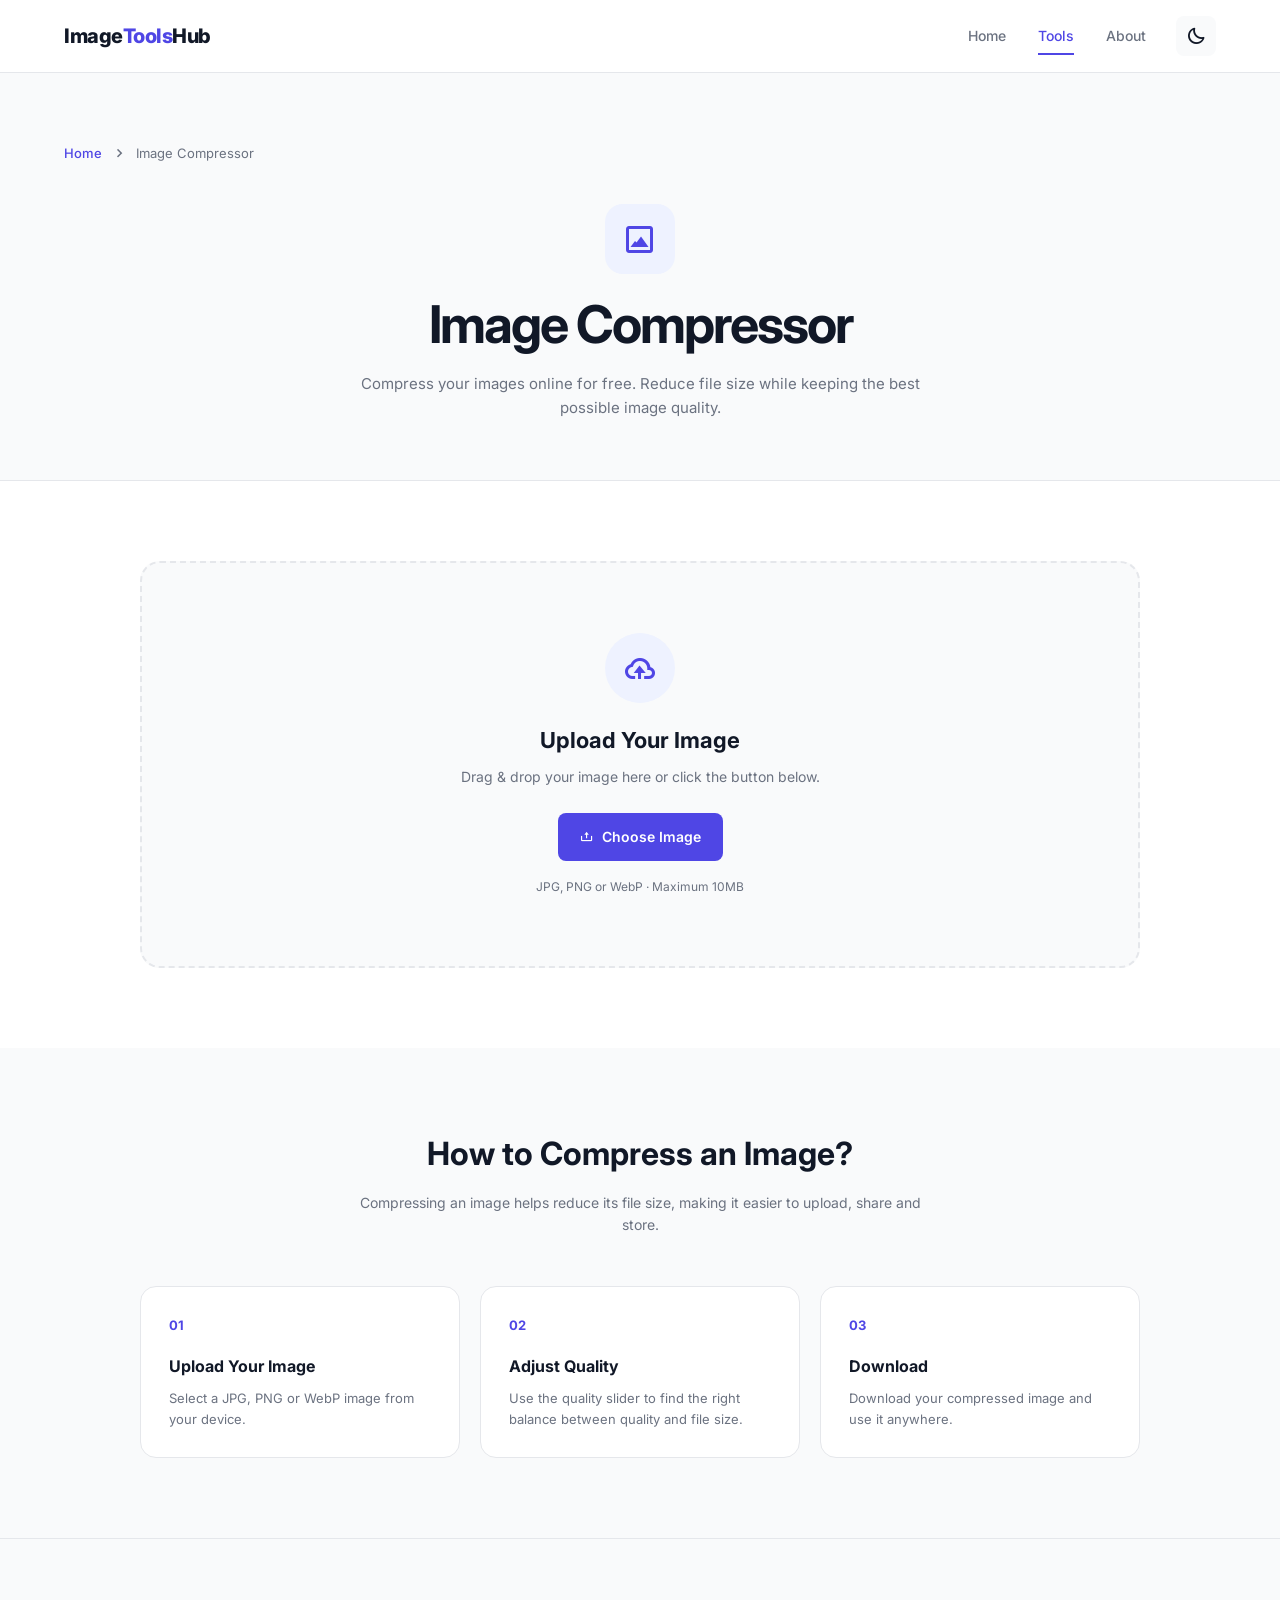
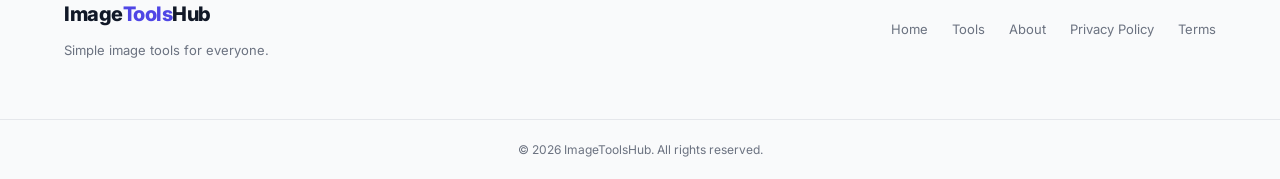
==== Tools/Image-compressor/index.html @ a01c85f6 "mengubah folder dan css" ====
<!doctype html>
<html lang="en">
  <head>
    <!-- =========================
         BASIC META
    ========================== -->

    <meta charset="UTF-8" />

    <meta name="viewport" content="width=device-width, initial-scale=1.0" />

    <meta
      name="description"
      content="Compress your images online for free. Reduce image file size while maintaining good quality."
    />

    <title>Image Compressor - ImageToolsHub</title>

    <!-- =========================
         BOXICONS
    ========================== -->

    <link
      href="https://unpkg.com/boxicons@2.1.4/css/boxicons.min.css"
      rel="stylesheet"
    />

    <!-- =========================
     GLOBAL CSS (CSS Utama)
========================== -->
    <link rel="stylesheet" href="../../assets/css/style.css" />

    <!-- =========================
     TOOL CSS (CSS Khusus Compressor)
========================== -->
    <link
      rel="stylesheet"
      href="/Tools/Image-compressor/assets/css/style.css"
    />
  </head>

  <body>
    <!-- =========================
         NAVBAR
    ========================== -->

    <header class="navbar">
      <div class="container nav-container">
        <!-- LOGO -->

        <a href="index.html#home" class="logo"> Image<span>Tools</span>Hub </a>

        <!-- NAVIGATION -->

        <nav class="nav-menu" id="navMenu">
          <a href="index.html" class="nav-link"> Home </a>

          <a href="index.html#tools" class="nav-link active"> Tools </a>

          <a href="index.html#about" class="nav-link"> About </a>
        </nav>

        <!-- NAV ACTIONS -->

        <div class="nav-actions">
          <!-- THEME BUTTON -->

          <button
            class="theme-toggle"
            id="themeToggle"
            aria-label="Toggle dark mode"
          >
            <i class="bx bx-moon"></i>
          </button>

          <!-- MOBILE MENU -->

          <button
            class="menu-toggle"
            id="menuToggle"
            aria-label="Open navigation menu"
          >
            <i class="bx bx-menu"></i>
          </button>
        </div>
      </div>
    </header>

    <!-- =========================
         MAIN
    ========================== -->

    <main>
      <!-- =========================
             TOOL HERO
        ========================== -->

      <section class="tool-hero">
        <div class="container">
          <!-- BREADCRUMB -->

          <div class="breadcrumb">
            <a href="index.html#about"> Home </a>

            <i class="bx bx-chevron-right"></i>

            <span> Image Compressor </span>
          </div>

          <!-- TOOL HEADER -->

          <div class="tool-header">
            <div class="tool-page-icon">
              <i class="bx bx-image-alt"></i>
            </div>

            <h1>Image Compressor</h1>

            <p>
              Compress your images online for free. Reduce file size while
              keeping the best possible image quality.
            </p>
          </div>
        </div>
      </section>

      <!-- =========================
             COMPRESSOR TOOL
        ========================== -->

      <section class="compressor-section">
        <div class="container">
          <div class="compressor-wrapper">
            <!-- =========================
                         UPLOAD AREA
                    ========================== -->

            <div class="upload-area" id="uploadArea">
              <div class="upload-icon">
                <i class="bx bx-cloud-upload"></i>
              </div>

              <h2>Upload Your Image</h2>

              <p>Drag & drop your image here or click the button below.</p>

              <label for="imageInput" class="upload-button">
                <i class="bx bx-upload"></i>

                Choose Image
              </label>

              <input
                type="file"
                id="imageInput"
                accept="image/jpeg,image/png,image/webp"
                hidden
              />

              <span class="upload-info"> JPG, PNG or WebP · Maximum 10MB </span>
            </div>

            <!-- =========================
                         EDITOR
                    ========================== -->

            <div class="compressor-editor" id="compressorEditor" hidden>
              <!-- =====================
                             IMAGE PREVIEW
                        ====================== -->

              <div class="preview-grid">
                <!-- ORIGINAL -->

                <div class="preview-card">
                  <div class="preview-header">
                    <h3>Original Image</h3>
                  </div>

                  <div class="image-preview">
                    <img
                      id="originalPreview"
                      src=""
                      alt="Original image preview"
                    />
                  </div>

                  <div class="image-info">
                    <span> Original Size </span>

                    <strong id="originalSize"> 0 KB </strong>
                  </div>
                </div>

                <!-- COMPRESSED -->

                <div class="preview-card">
                  <div class="preview-header">
                    <h3>Compressed Image</h3>
                  </div>

                  <div class="image-preview">
                    <img
                      id="compressedPreview"
                      src=""
                      alt="Compressed image preview"
                    />
                  </div>

                  <div class="image-info">
                    <span> Compressed Size </span>

                    <strong id="compressedSize"> 0 KB </strong>
                  </div>
                </div>
              </div>

              <!-- =========================
     COMPRESSION SETTINGS
========================== -->

              <div class="compression-settings">
                <div class="settings-header">
                  <div>
                    <h3>Compression Settings</h3>

                    <p>
                      Adjust image quality and choose your preferred output
                      format.
                    </p>
                  </div>
                </div>

                <!-- QUALITY -->

                <div class="setting-group">
                  <div class="setting-label">
                    <label for="qualitySlider"> Image Quality </label>

                    <strong id="qualityValue"> 80% </strong>
                  </div>

                  <input
                    type="range"
                    id="qualitySlider"
                    min="10"
                    max="100"
                    value="80"
                    step="5"
                  />

                  <div class="range-labels">
                    <span> Smaller File </span>

                    <span> Better Quality </span>
                  </div>
                </div>

                <!-- OUTPUT FORMAT -->

                <div class="setting-group">
                  <div class="setting-label">
                    <label for="formatSelect"> Output Format </label>
                  </div>

                  <div class="format-options">
                    <label class="format-option">
                      <input
                        type="radio"
                        name="outputFormat"
                        value="image/jpeg"
                        checked
                      />

                      <span>
                        <i class="bx bx-image"></i>

                        JPG
                      </span>
                    </label>

                    <label class="format-option">
                      <input
                        type="radio"
                        name="outputFormat"
                        value="image/png"
                      />

                      <span>
                        <i class="bx bx-image"></i>

                        PNG
                      </span>
                    </label>

                    <label class="format-option">
                      <input
                        type="radio"
                        name="outputFormat"
                        value="image/webp"
                      />

                      <span>
                        <i class="bx bx-image"></i>

                        WebP
                      </span>
                    </label>
                  </div>
                </div>
              </div>

              <!-- =========================
                             COMPRESSION RESULT
                        ========================== -->

              <div class="compression-result" id="compressionResult" hidden>
                <div class="result-icon">
                  <i class="bx bx-check"></i>
                </div>

                <div class="result-info">
                  <span> You saved </span>

                  <strong id="savedPercentage"> 0% </strong>
                </div>
              </div>

              <!-- =========================
     ACTION BUTTONS
========================== -->

              <div class="tool-actions">
                <button class="btn btn-secondary" id="resetButton">
                  <i class="bx bx-reset"></i>

                  Start Over
                </button>

                <button class="btn btn-primary" id="compressButton">
                  <i class="bx bx-compress"></i>

                  Compress Image
                </button>

                <button class="btn btn-primary" id="downloadButton" disabled>
                  <i class="bx bx-download"></i>

                  Download Image
                </button>
              </div>
            </div>
          </div>
        </div>
      </section>

      <!-- =========================
             INFORMATION SECTION
        ========================== -->

      <section class="tool-info-section">
        <div class="container">
          <div class="info-content">
            <h2>How to Compress an Image?</h2>

            <p>
              Compressing an image helps reduce its file size, making it easier
              to upload, share and store.
            </p>

            <div class="steps-grid">
              <!-- STEP 1 -->

              <div class="step-card">
                <div class="step-number">01</div>

                <h3>Upload Your Image</h3>

                <p>Select a JPG, PNG or WebP image from your device.</p>
              </div>

              <!-- STEP 2 -->

              <div class="step-card">
                <div class="step-number">02</div>

                <h3>Adjust Quality</h3>

                <p>
                  Use the quality slider to find the right balance between
                  quality and file size.
                </p>
              </div>

              <!-- STEP 3 -->

              <div class="step-card">
                <div class="step-number">03</div>

                <h3>Download</h3>

                <p>Download your compressed image and use it anywhere.</p>
              </div>
            </div>
          </div>
        </div>
      </section>
    </main>

    <!-- =========================
         FOOTER
    ========================== -->

    <footer class="footer">
      <div class="container footer-container">
        <div class="footer-brand">
          <a href="index.html#home" class="logo">
            Image<span>Tools</span>Hub
          </a>

          <p>Simple image tools for everyone.</p>
        </div>

        <div class="footer-links">
          <a href="index.html#home"> Home </a>

          <a href="index.html#tools"> Tools </a>

          <a href="index.html#about"> About </a>

          <a href="#"> Privacy Policy </a>

          <a href="#"> Terms </a>
        </div>
      </div>

      <div class="footer-bottom">
        <div class="container">
          <p>© 2026 ImageToolsHub. All rights reserved.</p>
        </div>
      </div>
    </footer>

    <!-- =========================
         JAVASCRIPT
    ========================== -->

    <script src="../../assets/js/script.js"></script>

    <script src="/Tools/Image-compressor/assets/js/script.js"></script>
  </body>
</html>
---- assets/css/style.css ----
/* ========================================
   GOOGLE FONT
======================================== */

@import url("https://fonts.googleapis.com/css2?family=Inter:wght@400;500;600;700;800&display=swap");

/* ========================================
   ROOT VARIABLES
======================================== */

:root {
  /* COLORS */

  --primary-color: #4f46e5;
  --primary-hover: #4338ca;

  --primary-light: #eef2ff;

  --text-color: #111827;
  --text-secondary: #6b7280;

  --background-color: #ffffff;
  --background-secondary: #f9fafb;

  --card-background: #ffffff;

  --border-color: #e5e7eb;

  --success-color: #10b981;

  /* SHADOWS */

  --shadow-sm: 0 1px 2px rgba(0, 0, 0, 0.05);

  --shadow-md: 0 10px 25px rgba(0, 0, 0, 0.06);

  --shadow-lg: 0 20px 40px rgba(0, 0, 0, 0.08);

  /* BORDER RADIUS */

  --radius-sm: 8px;

  --radius-md: 12px;

  --radius-lg: 20px;

  /* TRANSITION */

  --transition: all 0.3s ease;
}

/* ========================================
   DARK MODE VARIABLES
======================================== */

body.dark-mode {
  --text-color: #f9fafb;

  --text-secondary: #9ca3af;

  --background-color: #111827;

  --background-secondary: #1f2937;

  --card-background: #1f2937;

  --border-color: #374151;

  --primary-light: #312e81;
}

/* ========================================
   RESET
======================================== */

* {
  margin: 0;

  padding: 0;

  box-sizing: border-box;
}

html {
  scroll-behavior: smooth;
}

body {
  font-family: "Inter", sans-serif;

  color: var(--text-color);

  background: var(--background-color);

  line-height: 1.6;

  transition: var(--transition);

  overflow-x: hidden;
}

a {
  text-decoration: none;

  color: inherit;
}

button {
  font-family: inherit;
}

img {
  max-width: 100%;

  display: block;
}

/* ========================================
   CONTAINER
======================================== */

.container {
  width: 100%;

  max-width: 1200px;

  margin: 0 auto;

  padding: 0 24px;
}

/* ========================================
   NAVBAR
======================================== */

.navbar {
  position: sticky;

  top: 0;

  left: 0;

  z-index: 1000;

  width: 100%;

  background: rgba(255, 255, 255, 0.95);

  backdrop-filter: blur(12px);

  -webkit-backdrop-filter: blur(12px);

  border-bottom: 1px solid var(--border-color);

  transition: var(--transition);
}

body.dark-mode .navbar {
  background: rgba(17, 24, 39, 0.95);
}

/* ========================================
   NAVBAR CONTAINER
======================================== */

.nav-container {
  width: 100%;

  max-width: 1200px;

  height: 72px;

  margin: 0 auto;

  padding: 0 24px;

  display: flex;

  align-items: center;

  justify-content: space-between;

  gap: 30px;
}

/* ========================================
   LOGO
======================================== */

.logo {
  display: inline-flex;

  align-items: center;

  flex-shrink: 0;

  font-size: 20px;

  font-weight: 800;

  letter-spacing: -0.5px;

  color: var(--text-color);

  white-space: nowrap;
}

.logo span {
  color: var(--primary-color);
}

/* ========================================
   NAVIGATION
======================================== */

.nav-menu {
  display: flex;

  align-items: center;

  justify-content: center;

  gap: 32px;

  margin-left: auto;
}

.nav-link {
  position: relative;

  display: inline-flex;

  align-items: center;

  font-size: 14px;

  font-weight: 500;

  color: var(--text-secondary);

  white-space: nowrap;

  transition: var(--transition);
}

.nav-link:hover,
.nav-link.active {
  color: var(--primary-color);
}

/* NAV UNDERLINE */

.nav-link::after {
  content: "";

  position: absolute;

  left: 0;

  bottom: -8px;

  width: 0;

  height: 2px;

  background: var(--primary-color);

  transition: var(--transition);
}

.nav-link:hover::after,
.nav-link.active::after {
  width: 100%;
}

/* ========================================
   NAV ACTIONS
======================================== */

.nav-actions {
  display: flex;

  align-items: center;

  justify-content: flex-end;

  gap: 12px;

  flex-shrink: 0;
}

/* ========================================
   THEME TOGGLE
======================================== */

.theme-toggle,
.menu-toggle {
  width: 40px;

  height: 40px;

  display: flex;

  align-items: center;

  justify-content: center;

  padding: 0;

  border: none;

  border-radius: var(--radius-sm);

  background: var(--background-secondary);

  color: var(--text-color);

  font-size: 20px;

  cursor: pointer;

  transition: var(--transition);
}

.theme-toggle:hover,
.menu-toggle:hover {
  background: var(--primary-light);

  color: var(--primary-color);
}

/* ========================================
   MOBILE MENU
======================================== */

.menu-toggle {
  display: none;
}

/* ========================================
   BUTTON
======================================== */

.btn {
  display: inline-flex;

  align-items: center;

  justify-content: center;

  gap: 8px;

  min-height: 46px;

  padding: 0 20px;

  border: 1px solid transparent;

  border-radius: var(--radius-sm);

  font-size: 14px;

  font-weight: 600;

  cursor: pointer;

  transition: var(--transition);
}

.btn i {
  font-size: 18px;
}

/* PRIMARY BUTTON */

.btn-primary {
  background: var(--primary-color);

  color: #ffffff;

  border-color: var(--primary-color);

  box-shadow: var(--shadow-sm);
}

.btn-primary:hover {
  background: var(--primary-hover);

  border-color: var(--primary-hover);

  transform: translateY(-2px);

  box-shadow: var(--shadow-md);
}

/* SECONDARY BUTTON */

.btn-secondary {
  background: var(--card-background);

  color: var(--text-color);

  border-color: var(--border-color);
}

.btn-secondary:hover {
  border-color: var(--primary-color);

  color: var(--primary-color);

  transform: translateY(-2px);

  box-shadow: var(--shadow-sm);
}

/* ========================================
   HERO SECTION
======================================== */

.hero {
  position: relative;

  padding: 120px 0 100px;

  overflow: hidden;

  background: linear-gradient(
    180deg,
    var(--background-color) 0%,
    var(--background-secondary) 100%
  );
}

/* HERO BACKGROUND EFFECT */

.hero::before {
  content: "";

  position: absolute;

  width: 500px;

  height: 500px;

  top: -250px;

  right: -150px;

  border-radius: 50%;

  background: var(--primary-light);

  filter: blur(80px);

  opacity: 0.6;

  pointer-events: none;
}

/* HERO CONTAINER */

.hero-container {
  position: relative;

  z-index: 2;
}

/* HERO CONTENT */

.hero-content {
  max-width: 800px;

  margin: 0 auto;

  text-align: center;
}

/* HERO BADGE */

.hero-badge {
  display: inline-flex;

  align-items: center;

  justify-content: center;

  gap: 8px;

  padding: 8px 14px;

  margin-bottom: 24px;

  border: 1px solid var(--border-color);

  border-radius: 50px;

  background: var(--card-background);

  color: var(--primary-color);

  font-size: 13px;

  font-weight: 600;

  box-shadow: var(--shadow-sm);
}

.hero-badge i {
  font-size: 18px;
}

/* HERO TITLE */

.hero h1 {
  max-width: 800px;

  margin: 0 auto;

  font-size: clamp(42px, 6vw, 72px);

  line-height: 1.1;

  letter-spacing: -3px;

  font-weight: 800;

  color: var(--text-color);
}

.hero h1 span {
  display: block;

  color: var(--primary-color);
}

/* HERO DESCRIPTION */

.hero p {
  max-width: 620px;

  margin: 24px auto 0;

  font-size: 17px;

  line-height: 1.7;

  color: var(--text-secondary);
}

/* HERO BUTTONS */

.hero-buttons {
  display: flex;

  align-items: center;

  justify-content: center;

  gap: 14px;

  margin-top: 36px;
}

/* ========================================
   SECTION COMMON
======================================== */

.tools-section,
.why-section,
.about-section {
  padding: 100px 0;
}

/* ========================================
   SECTION HEADER
======================================== */

.section-header {
  max-width: 700px;

  margin: 0 auto 55px;

  text-align: center;
}

.section-label {
  display: inline-block;

  margin-bottom: 12px;

  color: var(--primary-color);

  font-size: 12px;

  font-weight: 700;

  letter-spacing: 1.5px;
}

.section-header h2 {
  margin-bottom: 14px;

  font-size: clamp(28px, 4vw, 40px);

  line-height: 1.2;

  letter-spacing: -1.5px;
}

.section-header p {
  max-width: 600px;

  margin: 0 auto;

  font-size: 15px;

  color: var(--text-secondary);
}

/* ========================================
   TOOLS SECTION
======================================== */

.tools-section {
  background: var(--background-color);
}

/* ========================================
   TOOLS GRID
======================================== */

.tools-grid {
  display: grid;

  grid-template-columns: repeat(3, 1fr);

  gap: 20px;
}

/* ========================================
   TOOL CARD
======================================== */

.tool-card {
  position: relative;

  min-height: 220px;

  padding: 28px;

  display: flex;

  flex-direction: column;

  border: 1px solid var(--border-color);

  border-radius: var(--radius-lg);

  background: var(--card-background);

  box-shadow: var(--shadow-sm);

  overflow: hidden;

  transition: var(--transition);
}

.tool-card:hover {
  border-color: var(--primary-color);

  transform: translateY(-5px);

  box-shadow: var(--shadow-md);
}

/* TOOL ICON */

.tool-icon {
  width: 52px;

  height: 52px;

  display: flex;

  align-items: center;

  justify-content: center;

  margin-bottom: 22px;

  border-radius: var(--radius-md);

  background: var(--primary-light);

  color: var(--primary-color);

  font-size: 26px;

  transition: var(--transition);
}

.tool-card:hover .tool-icon {
  transform: scale(1.05);
}

/* TOOL CONTENT */

.tool-content {
  padding-right: 30px;
}

.tool-content h3 {
  margin-bottom: 8px;

  font-size: 17px;

  line-height: 1.3;
}

.tool-content p {
  margin-bottom: 18px;

  font-size: 13px;

  color: var(--text-secondary);
}

/* TOOL LINK */

.tool-link {
  display: inline-flex;

  align-items: center;

  gap: 6px;

  color: var(--primary-color);

  font-size: 13px;

  font-weight: 600;
}

.tool-link i {
  font-size: 17px;

  transition: var(--transition);
}

.tool-card:hover .tool-link i {
  transform: translateX(4px);
}

/* TOOL ARROW */

.tool-arrow {
  position: absolute;

  top: 28px;

  right: 28px;

  width: 34px;

  height: 34px;

  display: flex;

  align-items: center;

  justify-content: center;

  border-radius: 50%;

  background: var(--background-secondary);

  color: var(--text-secondary);

  font-size: 18px;

  transition: var(--transition);
}

.tool-card:hover .tool-arrow {
  background: var(--primary-light);

  color: var(--primary-color);
}

/* ========================================
   COMING SOON
======================================== */

.tool-card.coming-soon {
  cursor: default;

  border-style: dashed;

  background: var(--background-secondary);
}

.tool-card.coming-soon:hover {
  border-color: var(--border-color);

  transform: none;

  box-shadow: var(--shadow-sm);
}

.tool-card.coming-soon .tool-icon {
  background: var(--background-color);

  color: var(--text-secondary);
}

.tool-card.coming-soon .tool-link {
  color: var(--text-secondary);
}

/* ========================================
   WHY SECTION
======================================== */

.why-section {
  background: var(--background-secondary);
}

/* ========================================
   FEATURES GRID
======================================== */

.features-grid {
  display: grid;

  grid-template-columns: repeat(4, 1fr);

  gap: 20px;
}

/* ========================================
   FEATURE CARD
======================================== */

.feature-card {
  padding: 28px;

  border: 1px solid var(--border-color);

  border-radius: var(--radius-lg);

  background: var(--card-background);

  text-align: center;

  transition: var(--transition);
}

.feature-card:hover {
  transform: translateY(-5px);

  border-color: var(--primary-color);

  box-shadow: var(--shadow-md);
}

/* FEATURE ICON */

.feature-icon {
  width: 54px;

  height: 54px;

  margin: 0 auto 20px;

  display: flex;

  align-items: center;

  justify-content: center;

  border-radius: 50%;

  background: var(--primary-light);

  color: var(--primary-color);

  font-size: 25px;
}

.feature-card h3 {
  margin-bottom: 8px;

  font-size: 16px;
}

.feature-card p {
  font-size: 13px;

  color: var(--text-secondary);
}

/* ========================================
   ABOUT SECTION
======================================== */

.about-section {
  background: var(--background-color);
}

/* ========================================
   ABOUT CONTAINER
======================================== */

.about-container {
  display: grid;

  grid-template-columns: 1fr 1fr;

  align-items: center;

  gap: 80px;
}

/* ========================================
   ABOUT CONTENT
======================================== */

.about-content {
  max-width: 600px;
}

.about-content h2 {
  margin-bottom: 20px;

  font-size: clamp(30px, 4vw, 42px);

  line-height: 1.2;

  letter-spacing: -1.5px;
}

.about-content p {
  margin-bottom: 16px;

  font-size: 15px;

  color: var(--text-secondary);
}

.about-content .btn {
  margin-top: 14px;
}

/* ========================================
   ABOUT VISUAL
======================================== */

.about-visual {
  min-height: 350px;

  display: flex;

  align-items: center;

  justify-content: center;

  border: 1px solid var(--border-color);

  border-radius: var(--radius-lg);

  background: linear-gradient(
    135deg,
    var(--background-secondary),
    var(--primary-light)
  );

  overflow: hidden;
}

.about-icon-large {
  width: 180px;

  height: 180px;

  display: flex;

  align-items: center;

  justify-content: center;

  border-radius: 40px;

  background: var(--card-background);

  color: var(--primary-color);

  font-size: 100px;

  box-shadow: var(--shadow-lg);

  transform: rotate(-5deg);

  transition: var(--transition);
}

.about-visual:hover .about-icon-large {
  transform: rotate(0deg) scale(1.05);
}

/* ========================================
   FOOTER
======================================== */

.footer {
  background: var(--background-secondary);

  border-top: 1px solid var(--border-color);
}

/* ========================================
   FOOTER CONTAINER
======================================== */

.footer-container {
  min-height: 180px;

  display: flex;

  align-items: center;

  justify-content: space-between;

  gap: 40px;

  padding-top: 40px;

  padding-bottom: 40px;
}

/* ========================================
   FOOTER BRAND
======================================== */

.footer-brand .logo {
  margin-bottom: 10px;
}

.footer-brand p {
  font-size: 13px;

  color: var(--text-secondary);
}

/* ========================================
   FOOTER LINKS
======================================== */

.footer-links {
  display: flex;

  align-items: center;

  justify-content: flex-end;

  flex-wrap: wrap;

  gap: 24px;
}

.footer-links a {
  color: var(--text-secondary);

  font-size: 13px;

  transition: var(--transition);
}

.footer-links a:hover {
  color: var(--primary-color);
}

/* ========================================
   FOOTER BOTTOM
======================================== */

.footer-bottom {
  padding: 20px 0;

  border-top: 1px solid var(--border-color);

  text-align: center;
}

.footer-bottom p {
  font-size: 12px;

  color: var(--text-secondary);
}

/* ========================================
   TABLET
======================================== */

@media (max-width: 992px) {
  .tools-grid {
    grid-template-columns: repeat(2, 1fr);
  }

  .features-grid {
    grid-template-columns: repeat(2, 1fr);
  }

  .about-container {
    gap: 50px;
  }
}

/* ========================================
   MOBILE NAVIGATION
======================================== */

@media (max-width: 768px) {
  /* NAVBAR */

  .nav-container {
    height: 64px;

    padding: 0 18px;

    gap: 12px;
  }

  /* NAV MENU */

  .nav-menu {
    position: absolute;

    top: 64px;

    left: 0;

    width: 100%;

    padding: 20px;

    display: flex;

    flex-direction: column;

    align-items: flex-start;

    gap: 18px;

    background: var(--background-color);

    border-bottom: 1px solid var(--border-color);

    box-shadow: var(--shadow-md);

    opacity: 0;

    visibility: hidden;

    transform: translateY(-10px);

    transition: var(--transition);
  }

  .nav-menu.active {
    opacity: 1;

    visibility: visible;

    transform: translateY(0);
  }

  .nav-link::after {
    display: none;
  }

  /* MOBILE MENU BUTTON */

  .menu-toggle {
    display: flex;
  }

  .nav-actions {
    gap: 8px;
  }

  /* HERO */

  .hero {
    padding: 90px 0 80px;
  }

  .hero h1 {
    font-size: 42px;

    letter-spacing: -2px;
  }

  .hero p {
    font-size: 15px;
  }

  .hero-buttons {
    flex-direction: column;

    width: 100%;
  }

  .hero-buttons .btn {
    width: 100%;

    max-width: 300px;
  }

  /* SECTIONS */

  .tools-section,
  .why-section,
  .about-section {
    padding: 80px 0;
  }

  /* TOOLS */

  .tools-grid {
    grid-template-columns: 1fr;
  }

  /* FEATURES */

  .features-grid {
    grid-template-columns: 1fr 1fr;
  }

  /* ABOUT */

  .about-container {
    grid-template-columns: 1fr;

    gap: 50px;
  }

  .about-content {
    max-width: none;

    text-align: center;
  }

  .about-content .section-label {
    display: block;
  }

  .about-visual {
    min-height: 300px;
  }

  /* FOOTER */

  .footer-container {
    flex-direction: column;

    align-items: center;

    text-align: center;
  }

  .footer-links {
    justify-content: center;
  }
}

/* ========================================
   SMALL MOBILE
======================================== */

@media (max-width: 480px) {
  .container {
    padding: 0 16px;
  }

  /* NAVBAR */

  .nav-container {
    height: 64px;

    padding: 0 16px;
  }

  .logo {
    font-size: 18px;
  }

  .nav-actions {
    gap: 6px;
  }

  .theme-toggle,
  .menu-toggle {
    width: 38px;

    height: 38px;

    font-size: 19px;
  }

  /* HERO */

  .hero {
    padding: 70px 0;
  }

  .hero h1 {
    font-size: 36px;

    letter-spacing: -1.5px;
  }

  .hero p {
    font-size: 14px;
  }

  .hero-badge {
    font-size: 11px;

    padding: 7px 12px;
  }

  /* SECTION */

  .tools-section,
  .why-section,
  .about-section {
    padding: 70px 0;
  }

  .section-header {
    margin-bottom: 40px;
  }

  .section-header h2 {
    font-size: 28px;
  }

  .section-header p {
    font-size: 14px;
  }

  /* TOOLS */

  .tool-card {
    min-height: 200px;

    padding: 24px;
  }

  /* FEATURES */

  .features-grid {
    grid-template-columns: 1fr;
  }

  /* ABOUT */

  .about-content h2 {
    font-size: 30px;
  }

  .about-content p {
    font-size: 14px;
  }

  .about-visual {
    min-height: 260px;
  }

  .about-icon-large {
    width: 140px;

    height: 140px;

    font-size: 80px;
  }

  /* FOOTER */

  .footer-container {
    padding-top: 35px;

    padding-bottom: 35px;
  }

  .footer-links {
    gap: 14px 20px;
  }
}
---- Tools/Image-compressor/assets/css/style.css ----
/* ========================================
   TOOL HERO
======================================== */

.tool-hero {
  padding: 70px 0 60px;

  background: var(--background-secondary);

  border-bottom: 1px solid var(--border-color);
}

/* ========================================
   BREADCRUMB
======================================== */

.breadcrumb {
  display: flex;

  align-items: center;

  gap: 8px;

  margin-bottom: 40px;

  font-size: 13px;

  color: var(--text-secondary);
}

.breadcrumb a {
  color: var(--primary-color);

  font-weight: 500;
}

.breadcrumb i {
  font-size: 18px;
}

/* ========================================
   TOOL HEADER
======================================== */

.tool-header {
  max-width: 700px;

  margin: 0 auto;

  text-align: center;
}

.tool-page-icon {
  width: 70px;

  height: 70px;

  margin: 0 auto 20px;

  display: flex;

  align-items: center;

  justify-content: center;

  border-radius: 18px;

  background: var(--primary-light);

  color: var(--primary-color);

  font-size: 36px;
}

.tool-header h1 {
  margin-bottom: 16px;

  font-size: clamp(32px, 5vw, 52px);

  line-height: 1.2;

  letter-spacing: -2px;
}

.tool-header p {
  max-width: 600px;

  margin: 0 auto;

  color: var(--text-secondary);

  font-size: 15px;
}

/* ========================================
   COMPRESSOR SECTION
======================================== */

.compressor-section {
  padding: 80px 0;

  background: var(--background-color);
}

.compressor-wrapper {
  max-width: 1000px;

  margin: 0 auto;
}

/* ========================================
   UPLOAD AREA
======================================== */

.upload-area {
  padding: 70px 30px;

  text-align: center;

  border: 2px dashed var(--border-color);

  border-radius: 20px;

  background: var(--background-secondary);

  transition: var(--transition);
}

.upload-area:hover,
.upload-area.dragover {
  border-color: var(--primary-color);

  background: var(--primary-light);
}

.upload-icon {
  width: 70px;

  height: 70px;

  margin: 0 auto 20px;

  display: flex;

  align-items: center;

  justify-content: center;

  border-radius: 50%;

  background: var(--primary-light);

  color: var(--primary-color);

  font-size: 36px;
}

.upload-area h2 {
  margin-bottom: 8px;

  font-size: 22px;
}

.upload-area p {
  margin-bottom: 24px;

  color: var(--text-secondary);

  font-size: 14px;
}

.upload-button {
  display: inline-flex;

  align-items: center;

  gap: 8px;

  padding: 13px 22px;

  border-radius: 8px;

  background: var(--primary-color);

  color: #ffffff;

  font-size: 14px;

  font-weight: 600;

  cursor: pointer;

  transition: var(--transition);
}

.upload-button:hover {
  background: var(--primary-hover);

  transform: translateY(-2px);
}

.upload-info {
  display: block;

  margin-top: 16px;

  font-size: 12px;

  color: var(--text-secondary);
}

/* ========================================
   PREVIEW GRID
======================================== */

.preview-grid {
  display: grid;

  grid-template-columns: repeat(2, 1fr);

  gap: 20px;
}

/* ========================================
   PREVIEW CARD
======================================== */

.preview-card {
  overflow: hidden;

  border: 1px solid var(--border-color);

  border-radius: 16px;

  background: var(--card-background);
}

.preview-header {
  padding: 16px 20px;

  border-bottom: 1px solid var(--border-color);
}

.preview-header h3 {
  font-size: 14px;
}

/* ========================================
   IMAGE PREVIEW
======================================== */

.image-preview {
  height: 320px;

  display: flex;

  align-items: center;

  justify-content: center;

  padding: 20px;

  background: var(--background-secondary);

  overflow: hidden;
}

.image-preview img {
  max-width: 100%;

  max-height: 100%;

  object-fit: contain;
}

/* ========================================
   IMAGE INFO
======================================== */

.image-info {
  display: flex;

  align-items: center;

  justify-content: space-between;

  padding: 14px 20px;

  border-top: 1px solid var(--border-color);

  font-size: 13px;
}

.image-info span {
  color: var(--text-secondary);
}

.image-info strong {
  color: var(--text-color);
}

/* ========================================
   COMPRESSION SETTINGS
======================================== */

.compression-settings {
  margin-top: 24px;

  padding: 24px;

  border: 1px solid var(--border-color);

  border-radius: 16px;

  background: var(--card-background);
}

.settings-header {
  display: flex;

  align-items: center;

  justify-content: space-between;

  gap: 20px;

  margin-bottom: 20px;
}

.settings-header h3 {
  margin-bottom: 4px;

  font-size: 16px;
}

.settings-header p {
  font-size: 13px;

  color: var(--text-secondary);
}

#qualityValue {
  min-width: 50px;

  text-align: right;

  color: var(--primary-color);
}

/* ========================================
   RANGE SLIDER
======================================== */

#qualitySlider {
  width: 100%;

  height: 6px;

  appearance: none;

  border-radius: 10px;

  background: var(--border-color);

  outline: none;

  cursor: pointer;
}

#qualitySlider::-webkit-slider-thumb {
  appearance: none;

  width: 20px;

  height: 20px;

  border-radius: 50%;

  background: var(--primary-color);

  cursor: pointer;

  box-shadow: 0 0 0 5px var(--primary-light);
}

#qualitySlider::-moz-range-thumb {
  width: 20px;

  height: 20px;

  border: none;

  border-radius: 50%;

  background: var(--primary-color);

  cursor: pointer;
}

.range-labels {
  display: flex;

  justify-content: space-between;

  margin-top: 10px;

  font-size: 11px;

  color: var(--text-secondary);
}

/* ========================================
   COMPRESSION RESULT
======================================== */

.compression-result {
  display: flex;

  align-items: center;

  gap: 14px;

  margin-top: 20px;

  padding: 18px 20px;

  border: 1px solid rgba(16, 185, 129, 0.2);

  border-radius: 12px;

  background: rgba(16, 185, 129, 0.08);
}

.result-icon {
  width: 40px;

  height: 40px;

  display: flex;

  align-items: center;

  justify-content: center;

  border-radius: 50%;

  background: var(--success-color);

  color: #ffffff;

  font-size: 22px;
}

.result-info {
  display: flex;

  flex-direction: column;
}

.result-info span {
  font-size: 12px;

  color: var(--text-secondary);
}

.result-info strong {
  font-size: 18px;

  color: var(--success-color);
}

/* ========================================
   TOOL ACTIONS
======================================== */

.tool-actions {
  display: flex;

  align-items: center;

  justify-content: flex-end;

  gap: 12px;

  margin-top: 24px;
}

.tool-actions button:disabled {
  opacity: 0.5;

  cursor: not-allowed;

  transform: none;
}

/* ========================================
   INFO SECTION
======================================== */

.tool-info-section {
  padding: 80px 0;

  background: var(--background-secondary);
}

.info-content {
  max-width: 1000px;

  margin: 0 auto;
}

.info-content > h2 {
  margin-bottom: 12px;

  text-align: center;

  font-size: 32px;
}

.info-content > p {
  max-width: 600px;

  margin: 0 auto 50px;

  text-align: center;

  font-size: 14px;

  color: var(--text-secondary);
}

/* ========================================
   STEPS GRID
======================================== */

.steps-grid {
  display: grid;

  grid-template-columns: repeat(3, 1fr);

  gap: 20px;
}

.step-card {
  padding: 28px;

  border: 1px solid var(--border-color);

  border-radius: 16px;

  background: var(--card-background);
}

.step-number {
  margin-bottom: 18px;

  color: var(--primary-color);

  font-size: 13px;

  font-weight: 700;
}

.step-card h3 {
  margin-bottom: 8px;

  font-size: 16px;
}

.step-card p {
  font-size: 13px;

  color: var(--text-secondary);
}

/* ========================================
   SETTING GROUP
======================================== */

.setting-group {
  margin-top: 28px;
}

/* ========================================
   SETTING LABEL
======================================== */

.setting-label {
  display: flex;

  align-items: center;

  justify-content: space-between;

  margin-bottom: 14px;
}

.setting-label label {
  font-size: 14px;

  font-weight: 600;

  color: var(--text-color);
}

/* ========================================
   FORMAT OPTIONS
======================================== */

.format-options {
  display: grid;

  grid-template-columns: repeat(3, 1fr);

  gap: 12px;
}

.format-option {
  position: relative;

  cursor: pointer;
}

.format-option input {
  position: absolute;

  opacity: 0;
}

.format-option span {
  min-height: 54px;

  display: flex;

  align-items: center;

  justify-content: center;

  gap: 8px;

  border: 1px solid var(--border-color);

  border-radius: 10px;

  background: var(--background-secondary);

  color: var(--text-secondary);

  font-size: 13px;

  font-weight: 600;

  transition: var(--transition);
}

.format-option span i {
  font-size: 20px;
}

.format-option:hover span {
  border-color: var(--primary-color);

  color: var(--primary-color);
}

/* SELECTED FORMAT */

.format-option input:checked + span {
  border-color: var(--primary-color);

  background: var(--primary-light);

  color: var(--primary-color);

  box-shadow: 0 0 0 2px rgba(79, 70, 229, 0.1);
}

/* ========================================
   PROCESSING STATE
======================================== */

.btn.loading {
  pointer-events: none;

  opacity: 0.7;
}

.btn.loading i {
  animation: spin 1s linear infinite;
}

@keyframes spin {
  from {
    transform: rotate(0deg);
  }

  to {
    transform: rotate(360deg);
  }
}

/* ========================================
   RESPONSIVE FORMAT OPTIONS
======================================== */

@media (max-width: 600px) {
  .format-options {
    grid-template-columns: 1fr;
  }

  .format-option span {
    justify-content: flex-start;

    padding: 0 18px;
  }
}

/* ========================================
   RESPONSIVE
======================================== */

@media (max-width: 768px) {
  .tool-hero {
    padding: 50px 0;
  }

  .breadcrumb {
    margin-bottom: 30px;
  }

  .preview-grid {
    grid-template-columns: 1fr;
  }

  .image-preview {
    height: 260px;
  }

  .steps-grid {
    grid-template-columns: 1fr;
  }

  .tool-actions {
    flex-direction: column-reverse;
  }

  .tool-actions .btn {
    width: 100%;
  }
}

@media (max-width: 480px) {
  .upload-area {
    padding: 50px 20px;
  }

  .upload-area h2 {
    font-size: 20px;
  }

  .compression-settings {
    padding: 20px;
  }

  .settings-header {
    align-items: flex-start;
  }
}
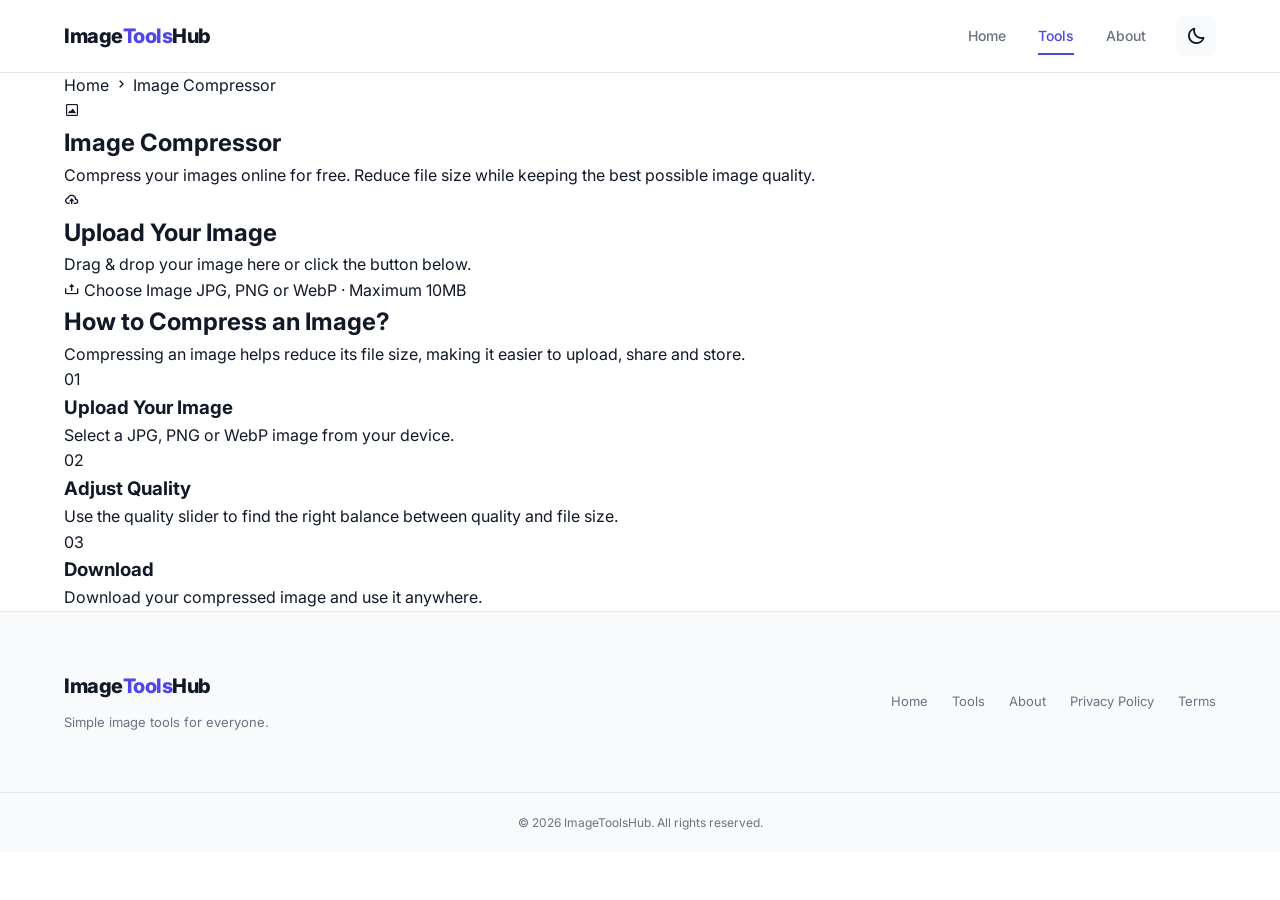
==== commit 7eb934ee: "mengubah css dan js" ====
--- a/Tools/Image-compressor/index.html
+++ b/Tools/Image-compressor/index.html
@@ -33,10 +33,7 @@
     <!-- =========================
      TOOL CSS (CSS Khusus Compressor)
 ========================== -->
-    <link
-      rel="stylesheet"
-      href="/Tools/Image-compressor/assets/css/style.css"
-    />
+    <link rel="stylesheet" href="Tools/Image-compressor/assets/css/style.css" />
   </head>
 
   <body>
@@ -447,6 +444,6 @@
 
     <script src="../../assets/js/script.js"></script>
 
-    <script src="/Tools/Image-compressor/assets/js/script.js"></script>
+    <script src="Tools/Image-compressor/assets/js/script.js"></script>
   </body>
 </html>
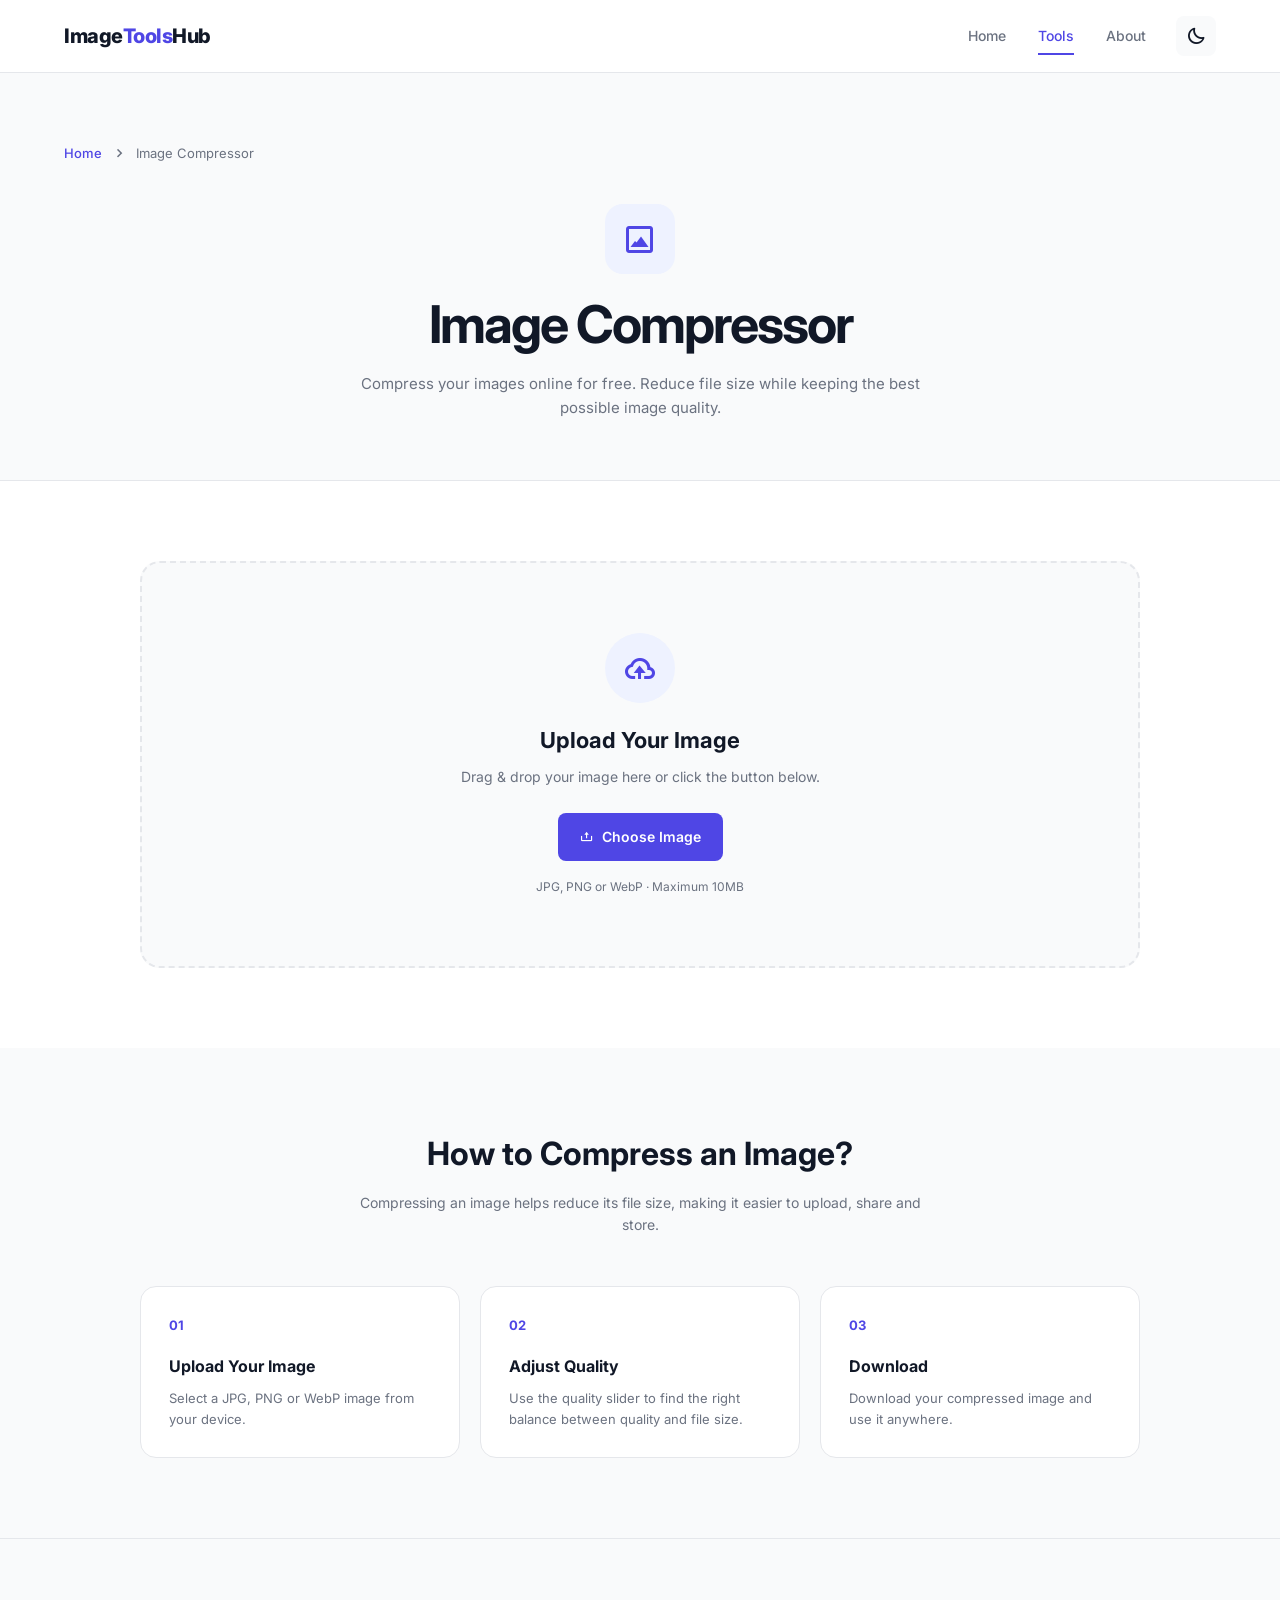
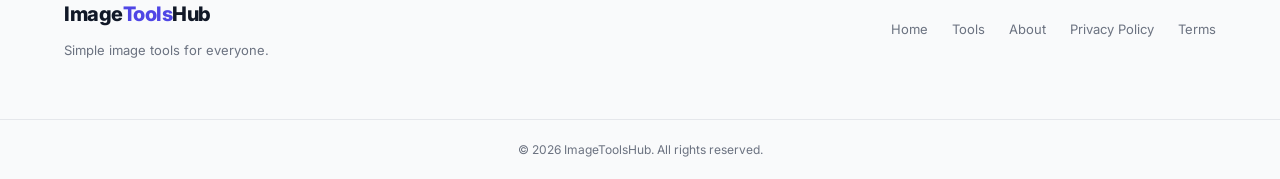
==== commit aa513293: "mengubah path css tool" ====
--- a/Tools/Image-compressor/index.html
+++ b/Tools/Image-compressor/index.html
@@ -33,7 +33,7 @@
     <!-- =========================
      TOOL CSS (CSS Khusus Compressor)
 ========================== -->
-    <link rel="stylesheet" href="Tools/Image-compressor/assets/css/style.css" />
+    <link rel="stylesheet" href="assets/css/style.css" />
   </head>
 
   <body>
--- a/Tools/Image-compressor/assets/css/style.css
+++ b/Tools/Image-compressor/assets/css/style.css
@@ -0,0 +1,768 @@
+/* ========================================
+   TOOL HERO
+======================================== */
+
+.tool-hero {
+  padding: 70px 0 60px;
+
+  background: var(--background-secondary);
+
+  border-bottom: 1px solid var(--border-color);
+}
+
+/* ========================================
+   BREADCRUMB
+======================================== */
+
+.breadcrumb {
+  display: flex;
+
+  align-items: center;
+
+  gap: 8px;
+
+  margin-bottom: 40px;
+
+  font-size: 13px;
+
+  color: var(--text-secondary);
+}
+
+.breadcrumb a {
+  color: var(--primary-color);
+
+  font-weight: 500;
+}
+
+.breadcrumb i {
+  font-size: 18px;
+}
+
+/* ========================================
+   TOOL HEADER
+======================================== */
+
+.tool-header {
+  max-width: 700px;
+
+  margin: 0 auto;
+
+  text-align: center;
+}
+
+.tool-page-icon {
+  width: 70px;
+
+  height: 70px;
+
+  margin: 0 auto 20px;
+
+  display: flex;
+
+  align-items: center;
+
+  justify-content: center;
+
+  border-radius: 18px;
+
+  background: var(--primary-light);
+
+  color: var(--primary-color);
+
+  font-size: 36px;
+}
+
+.tool-header h1 {
+  margin-bottom: 16px;
+
+  font-size: clamp(32px, 5vw, 52px);
+
+  line-height: 1.2;
+
+  letter-spacing: -2px;
+}
+
+.tool-header p {
+  max-width: 600px;
+
+  margin: 0 auto;
+
+  color: var(--text-secondary);
+
+  font-size: 15px;
+}
+
+/* ========================================
+   COMPRESSOR SECTION
+======================================== */
+
+.compressor-section {
+  padding: 80px 0;
+
+  background: var(--background-color);
+}
+
+.compressor-wrapper {
+  max-width: 1000px;
+
+  margin: 0 auto;
+}
+
+/* ========================================
+   UPLOAD AREA
+======================================== */
+
+.upload-area {
+  padding: 70px 30px;
+
+  text-align: center;
+
+  border: 2px dashed var(--border-color);
+
+  border-radius: 20px;
+
+  background: var(--background-secondary);
+
+  transition: var(--transition);
+}
+
+.upload-area:hover,
+.upload-area.dragover {
+  border-color: var(--primary-color);
+
+  background: var(--primary-light);
+}
+
+.upload-icon {
+  width: 70px;
+
+  height: 70px;
+
+  margin: 0 auto 20px;
+
+  display: flex;
+
+  align-items: center;
+
+  justify-content: center;
+
+  border-radius: 50%;
+
+  background: var(--primary-light);
+
+  color: var(--primary-color);
+
+  font-size: 36px;
+}
+
+.upload-area h2 {
+  margin-bottom: 8px;
+
+  font-size: 22px;
+}
+
+.upload-area p {
+  margin-bottom: 24px;
+
+  color: var(--text-secondary);
+
+  font-size: 14px;
+}
+
+.upload-button {
+  display: inline-flex;
+
+  align-items: center;
+
+  gap: 8px;
+
+  padding: 13px 22px;
+
+  border-radius: 8px;
+
+  background: var(--primary-color);
+
+  color: #ffffff;
+
+  font-size: 14px;
+
+  font-weight: 600;
+
+  cursor: pointer;
+
+  transition: var(--transition);
+}
+
+.upload-button:hover {
+  background: var(--primary-hover);
+
+  transform: translateY(-2px);
+}
+
+.upload-info {
+  display: block;
+
+  margin-top: 16px;
+
+  font-size: 12px;
+
+  color: var(--text-secondary);
+}
+
+/* ========================================
+   PREVIEW GRID
+======================================== */
+
+.preview-grid {
+  display: grid;
+
+  grid-template-columns: repeat(2, 1fr);
+
+  gap: 20px;
+}
+
+/* ========================================
+   PREVIEW CARD
+======================================== */
+
+.preview-card {
+  overflow: hidden;
+
+  border: 1px solid var(--border-color);
+
+  border-radius: 16px;
+
+  background: var(--card-background);
+}
+
+.preview-header {
+  padding: 16px 20px;
+
+  border-bottom: 1px solid var(--border-color);
+}
+
+.preview-header h3 {
+  font-size: 14px;
+}
+
+/* ========================================
+   IMAGE PREVIEW
+======================================== */
+
+.image-preview {
+  height: 320px;
+
+  display: flex;
+
+  align-items: center;
+
+  justify-content: center;
+
+  padding: 20px;
+
+  background: var(--background-secondary);
+
+  overflow: hidden;
+}
+
+.image-preview img {
+  max-width: 100%;
+
+  max-height: 100%;
+
+  object-fit: contain;
+}
+
+/* ========================================
+   IMAGE INFO
+======================================== */
+
+.image-info {
+  display: flex;
+
+  align-items: center;
+
+  justify-content: space-between;
+
+  padding: 14px 20px;
+
+  border-top: 1px solid var(--border-color);
+
+  font-size: 13px;
+}
+
+.image-info span {
+  color: var(--text-secondary);
+}
+
+.image-info strong {
+  color: var(--text-color);
+}
+
+/* ========================================
+   COMPRESSION SETTINGS
+======================================== */
+
+.compression-settings {
+  margin-top: 24px;
+
+  padding: 24px;
+
+  border: 1px solid var(--border-color);
+
+  border-radius: 16px;
+
+  background: var(--card-background);
+}
+
+.settings-header {
+  display: flex;
+
+  align-items: center;
+
+  justify-content: space-between;
+
+  gap: 20px;
+
+  margin-bottom: 20px;
+}
+
+.settings-header h3 {
+  margin-bottom: 4px;
+
+  font-size: 16px;
+}
+
+.settings-header p {
+  font-size: 13px;
+
+  color: var(--text-secondary);
+}
+
+#qualityValue {
+  min-width: 50px;
+
+  text-align: right;
+
+  color: var(--primary-color);
+}
+
+/* ========================================
+   RANGE SLIDER
+======================================== */
+
+#qualitySlider {
+  width: 100%;
+
+  height: 6px;
+
+  appearance: none;
+
+  border-radius: 10px;
+
+  background: var(--border-color);
+
+  outline: none;
+
+  cursor: pointer;
+}
+
+#qualitySlider::-webkit-slider-thumb {
+  appearance: none;
+
+  width: 20px;
+
+  height: 20px;
+
+  border-radius: 50%;
+
+  background: var(--primary-color);
+
+  cursor: pointer;
+
+  box-shadow: 0 0 0 5px var(--primary-light);
+}
+
+#qualitySlider::-moz-range-thumb {
+  width: 20px;
+
+  height: 20px;
+
+  border: none;
+
+  border-radius: 50%;
+
+  background: var(--primary-color);
+
+  cursor: pointer;
+}
+
+.range-labels {
+  display: flex;
+
+  justify-content: space-between;
+
+  margin-top: 10px;
+
+  font-size: 11px;
+
+  color: var(--text-secondary);
+}
+
+/* ========================================
+   COMPRESSION RESULT
+======================================== */
+
+.compression-result {
+  display: flex;
+
+  align-items: center;
+
+  gap: 14px;
+
+  margin-top: 20px;
+
+  padding: 18px 20px;
+
+  border: 1px solid rgba(16, 185, 129, 0.2);
+
+  border-radius: 12px;
+
+  background: rgba(16, 185, 129, 0.08);
+}
+
+.result-icon {
+  width: 40px;
+
+  height: 40px;
+
+  display: flex;
+
+  align-items: center;
+
+  justify-content: center;
+
+  border-radius: 50%;
+
+  background: var(--success-color);
+
+  color: #ffffff;
+
+  font-size: 22px;
+}
+
+.result-info {
+  display: flex;
+
+  flex-direction: column;
+}
+
+.result-info span {
+  font-size: 12px;
+
+  color: var(--text-secondary);
+}
+
+.result-info strong {
+  font-size: 18px;
+
+  color: var(--success-color);
+}
+
+/* ========================================
+   TOOL ACTIONS
+======================================== */
+
+.tool-actions {
+  display: flex;
+
+  align-items: center;
+
+  justify-content: flex-end;
+
+  gap: 12px;
+
+  margin-top: 24px;
+}
+
+.tool-actions button:disabled {
+  opacity: 0.5;
+
+  cursor: not-allowed;
+
+  transform: none;
+}
+
+/* ========================================
+   INFO SECTION
+======================================== */
+
+.tool-info-section {
+  padding: 80px 0;
+
+  background: var(--background-secondary);
+}
+
+.info-content {
+  max-width: 1000px;
+
+  margin: 0 auto;
+}
+
+.info-content > h2 {
+  margin-bottom: 12px;
+
+  text-align: center;
+
+  font-size: 32px;
+}
+
+.info-content > p {
+  max-width: 600px;
+
+  margin: 0 auto 50px;
+
+  text-align: center;
+
+  font-size: 14px;
+
+  color: var(--text-secondary);
+}
+
+/* ========================================
+   STEPS GRID
+======================================== */
+
+.steps-grid {
+  display: grid;
+
+  grid-template-columns: repeat(3, 1fr);
+
+  gap: 20px;
+}
+
+.step-card {
+  padding: 28px;
+
+  border: 1px solid var(--border-color);
+
+  border-radius: 16px;
+
+  background: var(--card-background);
+}
+
+.step-number {
+  margin-bottom: 18px;
+
+  color: var(--primary-color);
+
+  font-size: 13px;
+
+  font-weight: 700;
+}
+
+.step-card h3 {
+  margin-bottom: 8px;
+
+  font-size: 16px;
+}
+
+.step-card p {
+  font-size: 13px;
+
+  color: var(--text-secondary);
+}
+
+/* ========================================
+   SETTING GROUP
+======================================== */
+
+.setting-group {
+  margin-top: 28px;
+}
+
+/* ========================================
+   SETTING LABEL
+======================================== */
+
+.setting-label {
+  display: flex;
+
+  align-items: center;
+
+  justify-content: space-between;
+
+  margin-bottom: 14px;
+}
+
+.setting-label label {
+  font-size: 14px;
+
+  font-weight: 600;
+
+  color: var(--text-color);
+}
+
+/* ========================================
+   FORMAT OPTIONS
+======================================== */
+
+.format-options {
+  display: grid;
+
+  grid-template-columns: repeat(3, 1fr);
+
+  gap: 12px;
+}
+
+.format-option {
+  position: relative;
+
+  cursor: pointer;
+}
+
+.format-option input {
+  position: absolute;
+
+  opacity: 0;
+}
+
+.format-option span {
+  min-height: 54px;
+
+  display: flex;
+
+  align-items: center;
+
+  justify-content: center;
+
+  gap: 8px;
+
+  border: 1px solid var(--border-color);
+
+  border-radius: 10px;
+
+  background: var(--background-secondary);
+
+  color: var(--text-secondary);
+
+  font-size: 13px;
+
+  font-weight: 600;
+
+  transition: var(--transition);
+}
+
+.format-option span i {
+  font-size: 20px;
+}
+
+.format-option:hover span {
+  border-color: var(--primary-color);
+
+  color: var(--primary-color);
+}
+
+/* SELECTED FORMAT */
+
+.format-option input:checked + span {
+  border-color: var(--primary-color);
+
+  background: var(--primary-light);
+
+  color: var(--primary-color);
+
+  box-shadow: 0 0 0 2px rgba(79, 70, 229, 0.1);
+}
+
+/* ========================================
+   PROCESSING STATE
+======================================== */
+
+.btn.loading {
+  pointer-events: none;
+
+  opacity: 0.7;
+}
+
+.btn.loading i {
+  animation: spin 1s linear infinite;
+}
+
+@keyframes spin {
+  from {
+    transform: rotate(0deg);
+  }
+
+  to {
+    transform: rotate(360deg);
+  }
+}
+
+/* ========================================
+   RESPONSIVE FORMAT OPTIONS
+======================================== */
+
+@media (max-width: 600px) {
+  .format-options {
+    grid-template-columns: 1fr;
+  }
+
+  .format-option span {
+    justify-content: flex-start;
+
+    padding: 0 18px;
+  }
+}
+
+/* ========================================
+   RESPONSIVE
+======================================== */
+
+@media (max-width: 768px) {
+  .tool-hero {
+    padding: 50px 0;
+  }
+
+  .breadcrumb {
+    margin-bottom: 30px;
+  }
+
+  .preview-grid {
+    grid-template-columns: 1fr;
+  }
+
+  .image-preview {
+    height: 260px;
+  }
+
+  .steps-grid {
+    grid-template-columns: 1fr;
+  }
+
+  .tool-actions {
+    flex-direction: column-reverse;
+  }
+
+  .tool-actions .btn {
+    width: 100%;
+  }
+}
+
+@media (max-width: 480px) {
+  .upload-area {
+    padding: 50px 20px;
+  }
+
+  .upload-area h2 {
+    font-size: 20px;
+  }
+
+  .compression-settings {
+    padding: 20px;
+  }
+
+  .settings-header {
+    align-items: flex-start;
+  }
+}
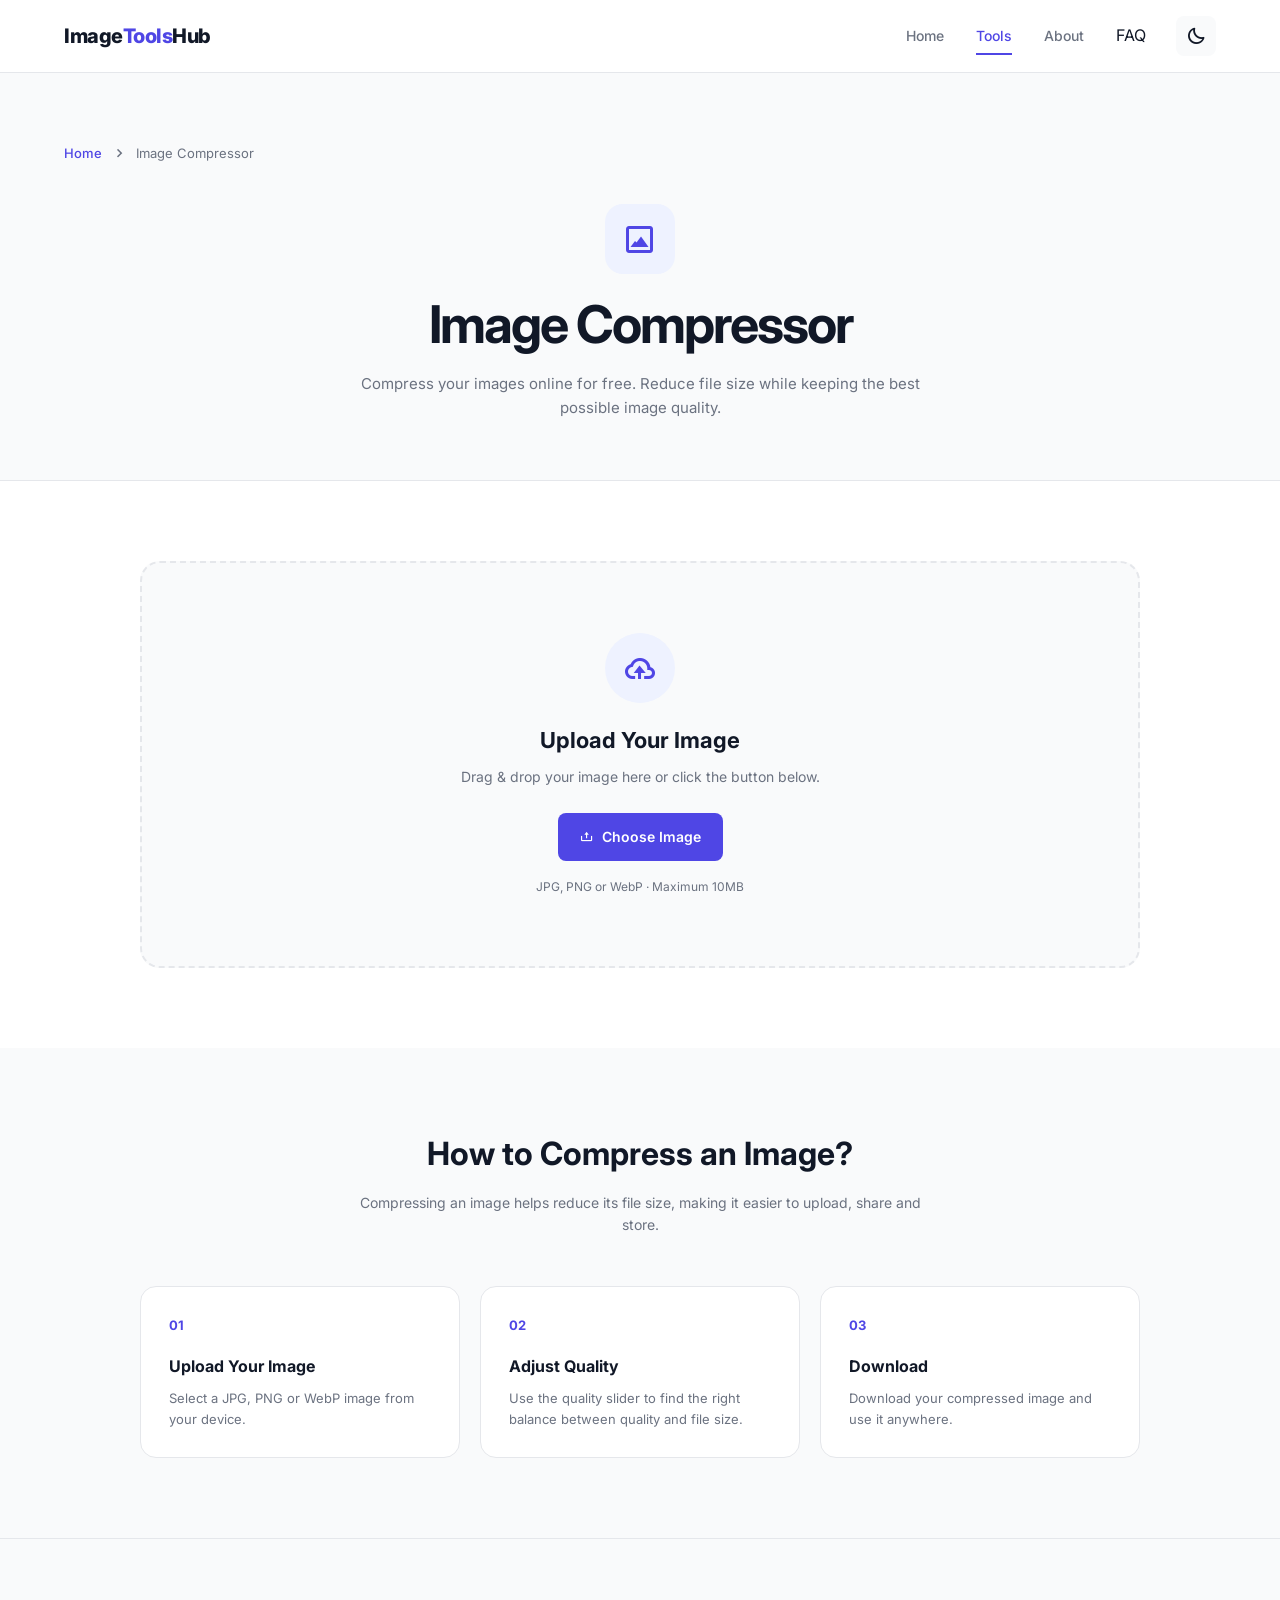
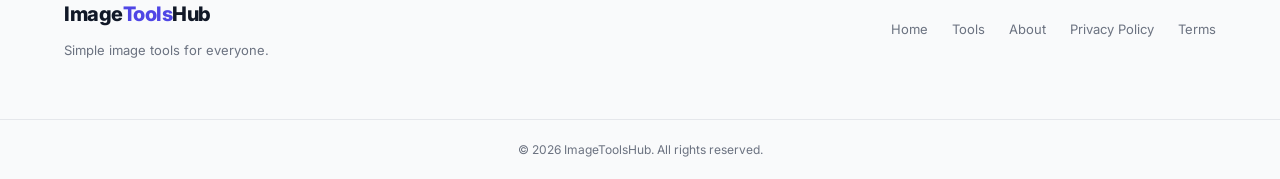
==== commit 71550a4f: "mengubah path css dan js" ====
--- a/Tools/Image-compressor/index.html
+++ b/Tools/Image-compressor/index.html
@@ -33,7 +33,7 @@
     <!-- =========================
      TOOL CSS (CSS Khusus Compressor)
 ========================== -->
-    <link rel="stylesheet" href="assets/css/style.css" />
+    <link rel="stylesheet" href="assets/css/compressor.css" />
   </head>
 
   <body>
@@ -45,16 +45,20 @@
       <div class="container nav-container">
         <!-- LOGO -->
 
-        <a href="index.html#home" class="logo"> Image<span>Tools</span>Hub </a>
+        <a href="../../index.html#home" class="logo">
+          Image<span>Tools</span>Hub
+        </a>
 
         <!-- NAVIGATION -->
 
         <nav class="nav-menu" id="navMenu">
-          <a href="index.html" class="nav-link"> Home </a>
-
-          <a href="index.html#tools" class="nav-link active"> Tools </a>
-
-          <a href="index.html#about" class="nav-link"> About </a>
+          <a href="../../index.html" class="nav-link"> Home </a>
+
+          <a href="../../index.html#tools" class="nav-link active"> Tools </a>
+
+          <a href="../../index.html#about" class="nav-link"> About </a>
+
+          <a href="../../index.html#about#faq"> FAQ </a>
         </nav>
 
         <!-- NAV ACTIONS -->
@@ -97,7 +101,7 @@
           <!-- BREADCRUMB -->
 
           <div class="breadcrumb">
-            <a href="index.html#about"> Home </a>
+            <a href="../../index.html#about"> Home </a>
 
             <i class="bx bx-chevron-right"></i>
 
@@ -411,7 +415,7 @@
     <footer class="footer">
       <div class="container footer-container">
         <div class="footer-brand">
-          <a href="index.html#home" class="logo">
+          <a href="../../index.html#home" class="logo">
             Image<span>Tools</span>Hub
           </a>
 
@@ -419,11 +423,11 @@
         </div>
 
         <div class="footer-links">
-          <a href="index.html#home"> Home </a>
-
-          <a href="index.html#tools"> Tools </a>
-
-          <a href="index.html#about"> About </a>
+          <a href="../../index.html#home"> Home </a>
+
+          <a href="../../index.html#tools"> Tools </a>
+
+          <a href="../../index.html#about"> About </a>
 
           <a href="#"> Privacy Policy </a>
 
@@ -444,6 +448,6 @@
 
     <script src="../../assets/js/script.js"></script>
 
-    <script src="Tools/Image-compressor/assets/js/script.js"></script>
+    <script src="assets/js/compressor.js"></script>
   </body>
 </html>
--- a/Tools/Image-compressor/assets/css/compressor.css
+++ b/Tools/Image-compressor/assets/css/compressor.css
@@ -0,0 +1,768 @@
+/* ========================================
+   TOOL HERO
+======================================== */
+
+.tool-hero {
+  padding: 70px 0 60px;
+
+  background: var(--background-secondary);
+
+  border-bottom: 1px solid var(--border-color);
+}
+
+/* ========================================
+   BREADCRUMB
+======================================== */
+
+.breadcrumb {
+  display: flex;
+
+  align-items: center;
+
+  gap: 8px;
+
+  margin-bottom: 40px;
+
+  font-size: 13px;
+
+  color: var(--text-secondary);
+}
+
+.breadcrumb a {
+  color: var(--primary-color);
+
+  font-weight: 500;
+}
+
+.breadcrumb i {
+  font-size: 18px;
+}
+
+/* ========================================
+   TOOL HEADER
+======================================== */
+
+.tool-header {
+  max-width: 700px;
+
+  margin: 0 auto;
+
+  text-align: center;
+}
+
+.tool-page-icon {
+  width: 70px;
+
+  height: 70px;
+
+  margin: 0 auto 20px;
+
+  display: flex;
+
+  align-items: center;
+
+  justify-content: center;
+
+  border-radius: 18px;
+
+  background: var(--primary-light);
+
+  color: var(--primary-color);
+
+  font-size: 36px;
+}
+
+.tool-header h1 {
+  margin-bottom: 16px;
+
+  font-size: clamp(32px, 5vw, 52px);
+
+  line-height: 1.2;
+
+  letter-spacing: -2px;
+}
+
+.tool-header p {
+  max-width: 600px;
+
+  margin: 0 auto;
+
+  color: var(--text-secondary);
+
+  font-size: 15px;
+}
+
+/* ========================================
+   COMPRESSOR SECTION
+======================================== */
+
+.compressor-section {
+  padding: 80px 0;
+
+  background: var(--background-color);
+}
+
+.compressor-wrapper {
+  max-width: 1000px;
+
+  margin: 0 auto;
+}
+
+/* ========================================
+   UPLOAD AREA
+======================================== */
+
+.upload-area {
+  padding: 70px 30px;
+
+  text-align: center;
+
+  border: 2px dashed var(--border-color);
+
+  border-radius: 20px;
+
+  background: var(--background-secondary);
+
+  transition: var(--transition);
+}
+
+.upload-area:hover,
+.upload-area.dragover {
+  border-color: var(--primary-color);
+
+  background: var(--primary-light);
+}
+
+.upload-icon {
+  width: 70px;
+
+  height: 70px;
+
+  margin: 0 auto 20px;
+
+  display: flex;
+
+  align-items: center;
+
+  justify-content: center;
+
+  border-radius: 50%;
+
+  background: var(--primary-light);
+
+  color: var(--primary-color);
+
+  font-size: 36px;
+}
+
+.upload-area h2 {
+  margin-bottom: 8px;
+
+  font-size: 22px;
+}
+
+.upload-area p {
+  margin-bottom: 24px;
+
+  color: var(--text-secondary);
+
+  font-size: 14px;
+}
+
+.upload-button {
+  display: inline-flex;
+
+  align-items: center;
+
+  gap: 8px;
+
+  padding: 13px 22px;
+
+  border-radius: 8px;
+
+  background: var(--primary-color);
+
+  color: #ffffff;
+
+  font-size: 14px;
+
+  font-weight: 600;
+
+  cursor: pointer;
+
+  transition: var(--transition);
+}
+
+.upload-button:hover {
+  background: var(--primary-hover);
+
+  transform: translateY(-2px);
+}
+
+.upload-info {
+  display: block;
+
+  margin-top: 16px;
+
+  font-size: 12px;
+
+  color: var(--text-secondary);
+}
+
+/* ========================================
+   PREVIEW GRID
+======================================== */
+
+.preview-grid {
+  display: grid;
+
+  grid-template-columns: repeat(2, 1fr);
+
+  gap: 20px;
+}
+
+/* ========================================
+   PREVIEW CARD
+======================================== */
+
+.preview-card {
+  overflow: hidden;
+
+  border: 1px solid var(--border-color);
+
+  border-radius: 16px;
+
+  background: var(--card-background);
+}
+
+.preview-header {
+  padding: 16px 20px;
+
+  border-bottom: 1px solid var(--border-color);
+}
+
+.preview-header h3 {
+  font-size: 14px;
+}
+
+/* ========================================
+   IMAGE PREVIEW
+======================================== */
+
+.image-preview {
+  height: 320px;
+
+  display: flex;
+
+  align-items: center;
+
+  justify-content: center;
+
+  padding: 20px;
+
+  background: var(--background-secondary);
+
+  overflow: hidden;
+}
+
+.image-preview img {
+  max-width: 100%;
+
+  max-height: 100%;
+
+  object-fit: contain;
+}
+
+/* ========================================
+   IMAGE INFO
+======================================== */
+
+.image-info {
+  display: flex;
+
+  align-items: center;
+
+  justify-content: space-between;
+
+  padding: 14px 20px;
+
+  border-top: 1px solid var(--border-color);
+
+  font-size: 13px;
+}
+
+.image-info span {
+  color: var(--text-secondary);
+}
+
+.image-info strong {
+  color: var(--text-color);
+}
+
+/* ========================================
+   COMPRESSION SETTINGS
+======================================== */
+
+.compression-settings {
+  margin-top: 24px;
+
+  padding: 24px;
+
+  border: 1px solid var(--border-color);
+
+  border-radius: 16px;
+
+  background: var(--card-background);
+}
+
+.settings-header {
+  display: flex;
+
+  align-items: center;
+
+  justify-content: space-between;
+
+  gap: 20px;
+
+  margin-bottom: 20px;
+}
+
+.settings-header h3 {
+  margin-bottom: 4px;
+
+  font-size: 16px;
+}
+
+.settings-header p {
+  font-size: 13px;
+
+  color: var(--text-secondary);
+}
+
+#qualityValue {
+  min-width: 50px;
+
+  text-align: right;
+
+  color: var(--primary-color);
+}
+
+/* ========================================
+   RANGE SLIDER
+======================================== */
+
+#qualitySlider {
+  width: 100%;
+
+  height: 6px;
+
+  appearance: none;
+
+  border-radius: 10px;
+
+  background: var(--border-color);
+
+  outline: none;
+
+  cursor: pointer;
+}
+
+#qualitySlider::-webkit-slider-thumb {
+  appearance: none;
+
+  width: 20px;
+
+  height: 20px;
+
+  border-radius: 50%;
+
+  background: var(--primary-color);
+
+  cursor: pointer;
+
+  box-shadow: 0 0 0 5px var(--primary-light);
+}
+
+#qualitySlider::-moz-range-thumb {
+  width: 20px;
+
+  height: 20px;
+
+  border: none;
+
+  border-radius: 50%;
+
+  background: var(--primary-color);
+
+  cursor: pointer;
+}
+
+.range-labels {
+  display: flex;
+
+  justify-content: space-between;
+
+  margin-top: 10px;
+
+  font-size: 11px;
+
+  color: var(--text-secondary);
+}
+
+/* ========================================
+   COMPRESSION RESULT
+======================================== */
+
+.compression-result {
+  display: flex;
+
+  align-items: center;
+
+  gap: 14px;
+
+  margin-top: 20px;
+
+  padding: 18px 20px;
+
+  border: 1px solid rgba(16, 185, 129, 0.2);
+
+  border-radius: 12px;
+
+  background: rgba(16, 185, 129, 0.08);
+}
+
+.result-icon {
+  width: 40px;
+
+  height: 40px;
+
+  display: flex;
+
+  align-items: center;
+
+  justify-content: center;
+
+  border-radius: 50%;
+
+  background: var(--success-color);
+
+  color: #ffffff;
+
+  font-size: 22px;
+}
+
+.result-info {
+  display: flex;
+
+  flex-direction: column;
+}
+
+.result-info span {
+  font-size: 12px;
+
+  color: var(--text-secondary);
+}
+
+.result-info strong {
+  font-size: 18px;
+
+  color: var(--success-color);
+}
+
+/* ========================================
+   TOOL ACTIONS
+======================================== */
+
+.tool-actions {
+  display: flex;
+
+  align-items: center;
+
+  justify-content: flex-end;
+
+  gap: 12px;
+
+  margin-top: 24px;
+}
+
+.tool-actions button:disabled {
+  opacity: 0.5;
+
+  cursor: not-allowed;
+
+  transform: none;
+}
+
+/* ========================================
+   INFO SECTION
+======================================== */
+
+.tool-info-section {
+  padding: 80px 0;
+
+  background: var(--background-secondary);
+}
+
+.info-content {
+  max-width: 1000px;
+
+  margin: 0 auto;
+}
+
+.info-content > h2 {
+  margin-bottom: 12px;
+
+  text-align: center;
+
+  font-size: 32px;
+}
+
+.info-content > p {
+  max-width: 600px;
+
+  margin: 0 auto 50px;
+
+  text-align: center;
+
+  font-size: 14px;
+
+  color: var(--text-secondary);
+}
+
+/* ========================================
+   STEPS GRID
+======================================== */
+
+.steps-grid {
+  display: grid;
+
+  grid-template-columns: repeat(3, 1fr);
+
+  gap: 20px;
+}
+
+.step-card {
+  padding: 28px;
+
+  border: 1px solid var(--border-color);
+
+  border-radius: 16px;
+
+  background: var(--card-background);
+}
+
+.step-number {
+  margin-bottom: 18px;
+
+  color: var(--primary-color);
+
+  font-size: 13px;
+
+  font-weight: 700;
+}
+
+.step-card h3 {
+  margin-bottom: 8px;
+
+  font-size: 16px;
+}
+
+.step-card p {
+  font-size: 13px;
+
+  color: var(--text-secondary);
+}
+
+/* ========================================
+   SETTING GROUP
+======================================== */
+
+.setting-group {
+  margin-top: 28px;
+}
+
+/* ========================================
+   SETTING LABEL
+======================================== */
+
+.setting-label {
+  display: flex;
+
+  align-items: center;
+
+  justify-content: space-between;
+
+  margin-bottom: 14px;
+}
+
+.setting-label label {
+  font-size: 14px;
+
+  font-weight: 600;
+
+  color: var(--text-color);
+}
+
+/* ========================================
+   FORMAT OPTIONS
+======================================== */
+
+.format-options {
+  display: grid;
+
+  grid-template-columns: repeat(3, 1fr);
+
+  gap: 12px;
+}
+
+.format-option {
+  position: relative;
+
+  cursor: pointer;
+}
+
+.format-option input {
+  position: absolute;
+
+  opacity: 0;
+}
+
+.format-option span {
+  min-height: 54px;
+
+  display: flex;
+
+  align-items: center;
+
+  justify-content: center;
+
+  gap: 8px;
+
+  border: 1px solid var(--border-color);
+
+  border-radius: 10px;
+
+  background: var(--background-secondary);
+
+  color: var(--text-secondary);
+
+  font-size: 13px;
+
+  font-weight: 600;
+
+  transition: var(--transition);
+}
+
+.format-option span i {
+  font-size: 20px;
+}
+
+.format-option:hover span {
+  border-color: var(--primary-color);
+
+  color: var(--primary-color);
+}
+
+/* SELECTED FORMAT */
+
+.format-option input:checked + span {
+  border-color: var(--primary-color);
+
+  background: var(--primary-light);
+
+  color: var(--primary-color);
+
+  box-shadow: 0 0 0 2px rgba(79, 70, 229, 0.1);
+}
+
+/* ========================================
+   PROCESSING STATE
+======================================== */
+
+.btn.loading {
+  pointer-events: none;
+
+  opacity: 0.7;
+}
+
+.btn.loading i {
+  animation: spin 1s linear infinite;
+}
+
+@keyframes spin {
+  from {
+    transform: rotate(0deg);
+  }
+
+  to {
+    transform: rotate(360deg);
+  }
+}
+
+/* ========================================
+   RESPONSIVE FORMAT OPTIONS
+======================================== */
+
+@media (max-width: 600px) {
+  .format-options {
+    grid-template-columns: 1fr;
+  }
+
+  .format-option span {
+    justify-content: flex-start;
+
+    padding: 0 18px;
+  }
+}
+
+/* ========================================
+   RESPONSIVE
+======================================== */
+
+@media (max-width: 768px) {
+  .tool-hero {
+    padding: 50px 0;
+  }
+
+  .breadcrumb {
+    margin-bottom: 30px;
+  }
+
+  .preview-grid {
+    grid-template-columns: 1fr;
+  }
+
+  .image-preview {
+    height: 260px;
+  }
+
+  .steps-grid {
+    grid-template-columns: 1fr;
+  }
+
+  .tool-actions {
+    flex-direction: column-reverse;
+  }
+
+  .tool-actions .btn {
+    width: 100%;
+  }
+}
+
+@media (max-width: 480px) {
+  .upload-area {
+    padding: 50px 20px;
+  }
+
+  .upload-area h2 {
+    font-size: 20px;
+  }
+
+  .compression-settings {
+    padding: 20px;
+  }
+
+  .settings-header {
+    align-items: flex-start;
+  }
+}
